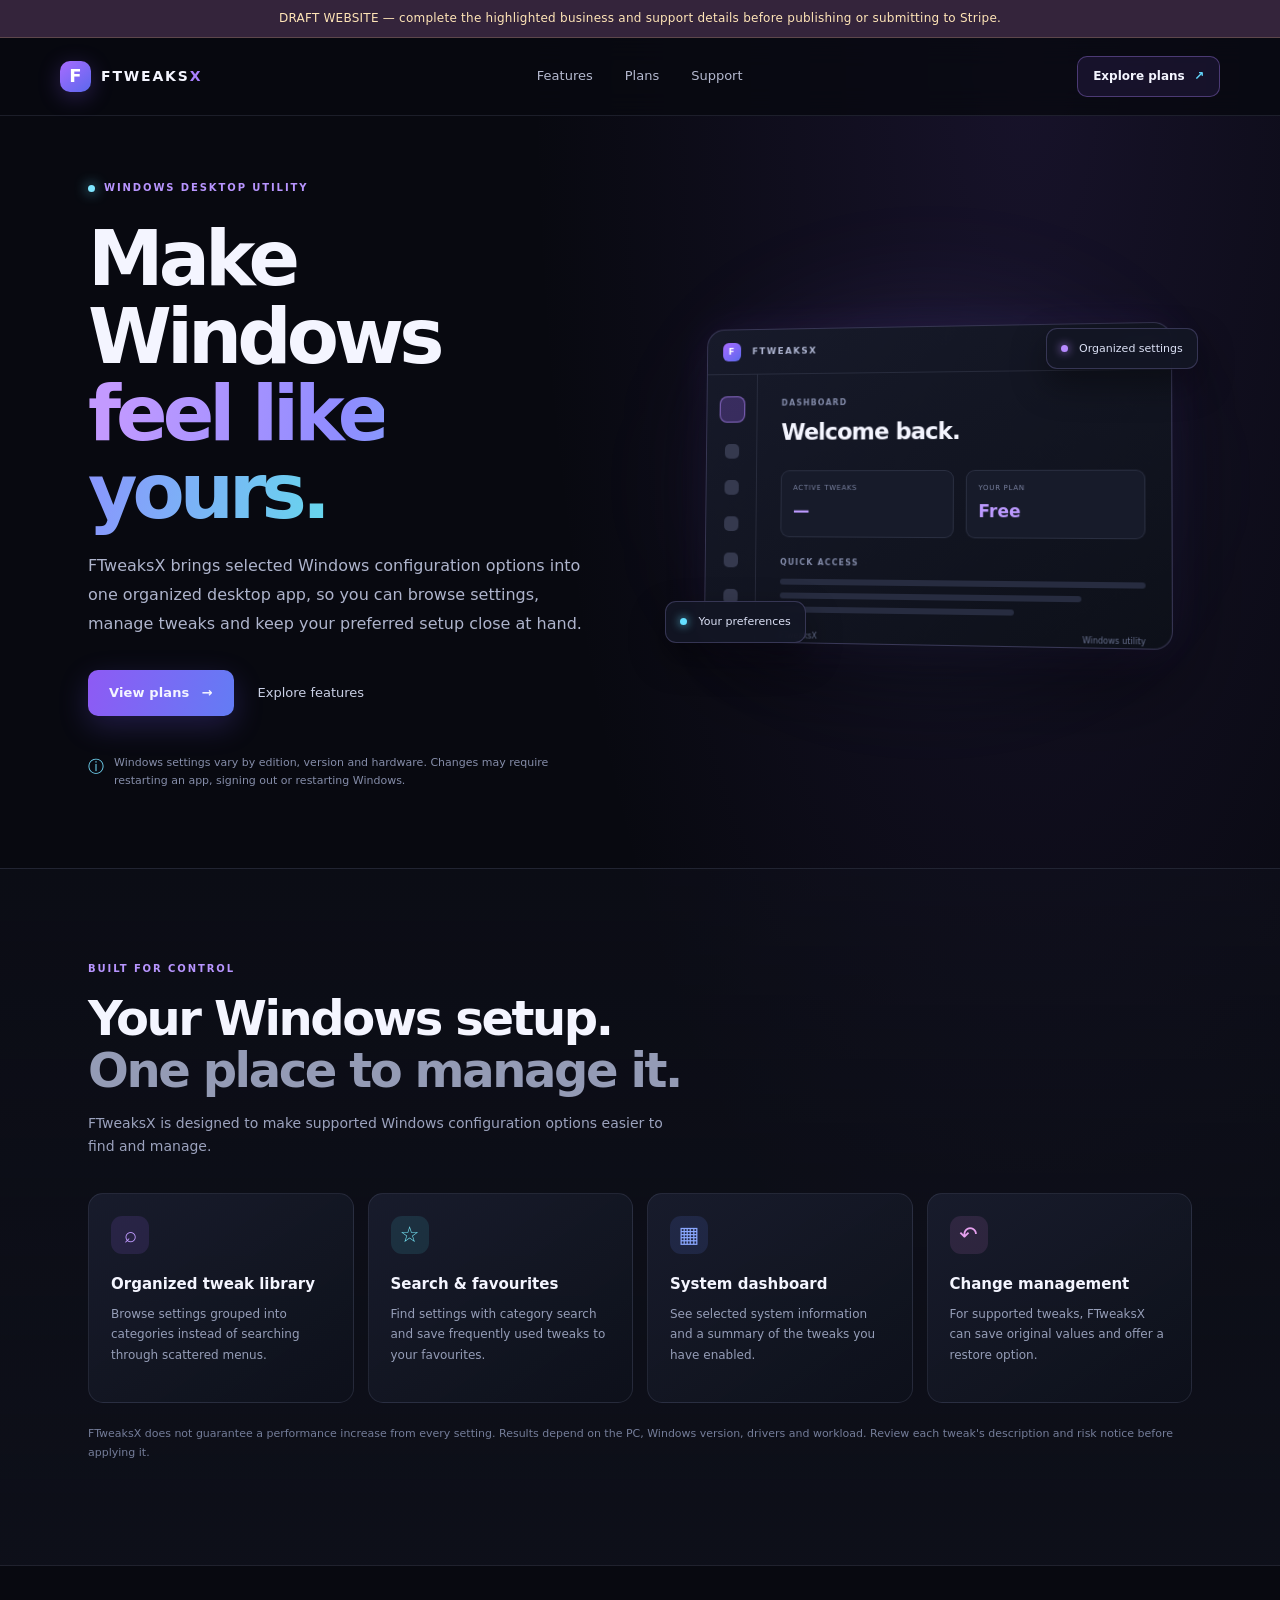
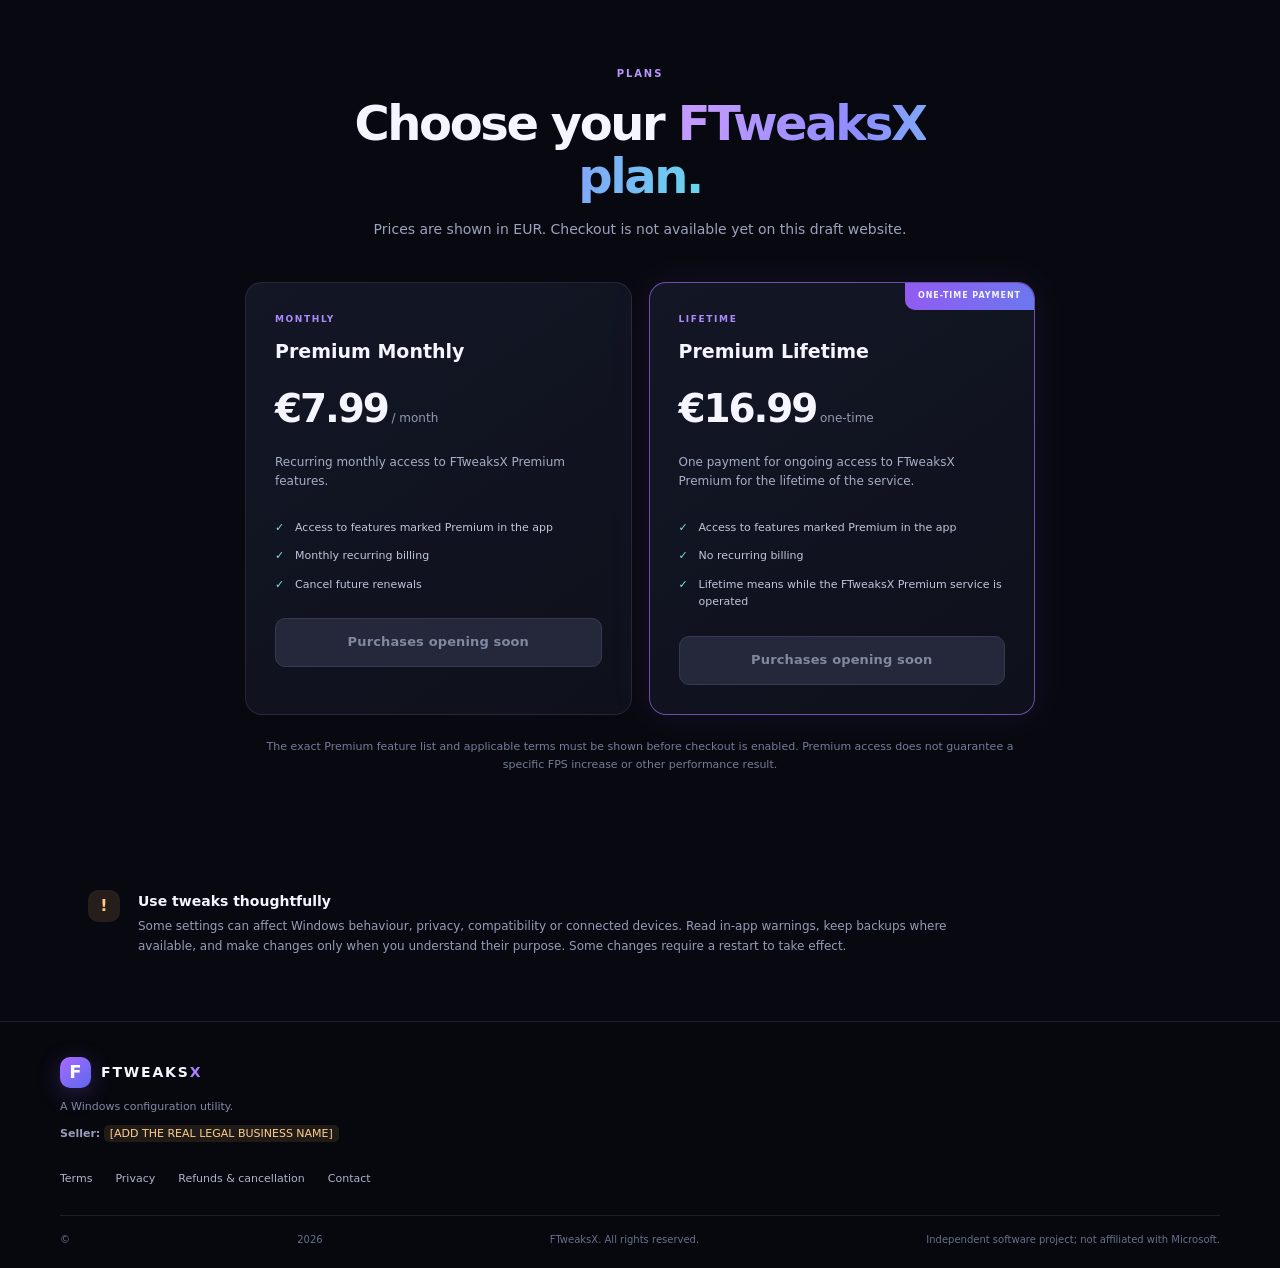
==== index.html @ 68ff527e "Add files via upload" ====
<!doctype html>
<html lang="en">
<head>
  <meta charset="utf-8">
  <meta name="viewport" content="width=device-width, initial-scale=1">
  <meta name="description" content="FTweaksX is a Windows desktop utility for exploring and managing selected Windows settings from one organized interface.">
  <meta name="robots" content="noindex, nofollow">
  <title>FTweaksX — Take control of your Windows setup</title>
  <link rel="stylesheet" href="styles.css">
</head>
<body>
  <div class="draft-banner">DRAFT WEBSITE — complete the highlighted business and support details before publishing or submitting to Stripe.</div>
  <header class="site-header">
    <a class="brand" href="index.html" aria-label="FTweaksX home"><span class="brand-mark">F</span><span>FTWEAKS<span class="brand-x">X</span></span></a>
    <nav aria-label="Main navigation">
      <a href="#features">Features</a><a href="#plans">Plans</a><a href="contact.html">Support</a>
    </nav>
    <a class="header-cta" href="#plans">Explore plans <span>↗</span></a>
  </header>

  <main>
    <section class="hero wrap">
      <div class="hero-copy">
        <div class="eyebrow"><span class="pulse"></span> WINDOWS DESKTOP UTILITY</div>
        <h1>Make Windows<br><span class="gradient-text">feel like yours.</span></h1>
        <p class="hero-lede">FTweaksX brings selected Windows configuration options into one organized desktop app, so you can browse settings, manage tweaks and keep your preferred setup close at hand.</p>
        <div class="hero-actions"><a class="button primary" href="#plans">View plans <span>→</span></a><a class="text-link" href="#features">Explore features</a></div>
        <div class="hero-note"><span class="note-icon">ⓘ</span> Windows settings vary by edition, version and hardware. Changes may require restarting an app, signing out or restarting Windows.</div>
      </div>
      <div class="hero-visual" aria-label="FTweaksX application preview illustration">
        <div class="glow"></div>
        <div class="mock-window">
          <div class="mock-top"><div class="mock-brand"><i>F</i> FTWEAKSX</div><div class="mock-controls"><b></b><b></b><b></b></div></div>
          <div class="mock-body">
            <aside class="mock-side"><div class="mock-side-active"></div><i></i><i></i><i></i><i></i><i></i></aside>
            <div class="mock-content"><div class="mock-kicker">DASHBOARD</div><div class="mock-title">Welcome back.</div><div class="mock-metrics"><div><small>ACTIVE TWEAKS</small><strong>—</strong></div><div><small>YOUR PLAN</small><strong>Free</strong></div></div><div class="mock-label">QUICK ACCESS</div><div class="mock-lines"><span></span><span></span><span></span></div><div class="mock-bottom"><span>FTweaksX</span><span>Windows utility</span></div></div>
          </div>
        </div>
        <div class="float-chip chip-one"><span class="chip-dot violet"></span> Organized settings</div>
        <div class="float-chip chip-two"><span class="chip-dot cyan"></span> Your preferences</div>
      </div>
    </section>

    <section class="feature-section" id="features">
      <div class="wrap">
        <div class="section-heading"><div class="eyebrow">BUILT FOR CONTROL</div><h2>Your Windows setup.<br><span class="muted-gradient">One place to manage it.</span></h2><p>FTweaksX is designed to make supported Windows configuration options easier to find and manage.</p></div>
        <div class="feature-grid">
          <article class="feature-card"><div class="feature-icon violet-icon">⌕</div><h3>Organized tweak library</h3><p>Browse settings grouped into categories instead of searching through scattered menus.</p></article>
          <article class="feature-card"><div class="feature-icon cyan-icon">☆</div><h3>Search & favourites</h3><p>Find settings with category search and save frequently used tweaks to your favourites.</p></article>
          <article class="feature-card"><div class="feature-icon blue-icon">▦</div><h3>System dashboard</h3><p>See selected system information and a summary of the tweaks you have enabled.</p></article>
          <article class="feature-card"><div class="feature-icon pink-icon">↶</div><h3>Change management</h3><p>For supported tweaks, FTweaksX can save original values and offer a restore option.</p></article>
        </div>
        <p class="fine-print">FTweaksX does not guarantee a performance increase from every setting. Results depend on the PC, Windows version, drivers and workload. Review each tweak's description and risk notice before applying it.</p>
      </div>
    </section>

    <section class="plans-section" id="plans">
      <div class="wrap">
        <div class="section-heading centered"><div class="eyebrow">PLANS</div><h2>Choose your <span class="gradient-text">FTweaksX plan.</span></h2><p>Prices are shown in EUR. Checkout is not available yet on this draft website.</p></div>
        <div class="plans-grid">
          <article class="plan-card"><div class="plan-label">MONTHLY</div><h3>Premium Monthly</h3><div class="price">€7.99<span> / month</span></div><p class="plan-desc">Recurring monthly access to FTweaksX Premium features.</p><ul><li>Access to features marked Premium in the app</li><li>Monthly recurring billing</li><li>Cancel future renewals</li></ul><span class="button disabled" aria-disabled="true">Purchases opening soon</span></article>
          <article class="plan-card featured"><div class="popular-tag">ONE-TIME PAYMENT</div><div class="plan-label">LIFETIME</div><h3>Premium Lifetime</h3><div class="price">€16.99<span> one-time</span></div><p class="plan-desc">One payment for ongoing access to FTweaksX Premium for the lifetime of the service.</p><ul><li>Access to features marked Premium in the app</li><li>No recurring billing</li><li>Lifetime means while the FTweaksX Premium service is operated</li></ul><span class="button disabled" aria-disabled="true">Purchases opening soon</span></article>
        </div>
        <p class="plan-disclaimer">The exact Premium feature list and applicable terms must be shown before checkout is enabled. Premium access does not guarantee a specific FPS increase or other performance result.</p>
      </div>
    </section>

    <section class="notice-section wrap"><div class="notice-icon">!</div><div><h3>Use tweaks thoughtfully</h3><p>Some settings can affect Windows behaviour, privacy, compatibility or connected devices. Read in-app warnings, keep backups where available, and make changes only when you understand their purpose. Some changes require a restart to take effect.</p></div></section>
  </main>

  <footer class="site-footer">
    <div class="footer-main"><a class="brand" href="index.html"><span class="brand-mark">F</span><span>FTWEAKS<span class="brand-x">X</span></span></a><p>A Windows configuration utility.</p><div class="footer-entity"><strong>Seller:</strong> <span class="todo">[ADD THE REAL LEGAL BUSINESS NAME]</span></div></div>
    <div class="footer-links"><a href="terms.html">Terms</a><a href="privacy.html">Privacy</a><a href="refunds.html">Refunds & cancellation</a><a href="contact.html">Contact</a></div>
    <div class="footer-bottom">© <span id="year">2026</span> FTweaksX. All rights reserved. <span>Independent software project; not affiliated with Microsoft.</span></div>
  </footer>
  <script>document.getElementById('year').textContent = new Date().getFullYear();</script>
</body>
</html>
---- styles.css ----
:root{color-scheme:dark;--bg:#080910;--panel:#10121d;--panel2:#131625;--line:rgba(167,174,214,.13);--text:#f4f5ff;--muted:#9ba2bd;--violet:#a66cff;--cyan:#63d9ff;--pink:#db78df;--max:1160px}
*{box-sizing:border-box}html{scroll-behavior:smooth}body{margin:0;background:radial-gradient(ellipse at 80% 2%,rgba(102,67,177,.16),transparent 34%),var(--bg);color:var(--text);font-family:Inter,ui-sans-serif,system-ui,-apple-system,"Segoe UI",sans-serif;line-height:1.6}a{color:inherit;text-decoration:none}.draft-banner{background:#34243b;color:#ffe5b7;text-align:center;padding:9px 18px;font-size:12px;letter-spacing:.02em;border-bottom:1px solid rgba(255,210,139,.2)}.site-header{height:78px;display:flex;align-items:center;justify-content:space-between;padding:0 max(28px,calc((100vw - var(--max))/2));border-bottom:1px solid var(--line);background:rgba(8,9,16,.82);backdrop-filter:blur(14px);position:sticky;top:0;z-index:10}.brand{display:flex;align-items:center;gap:10px;font-size:14px;font-weight:850;letter-spacing:.13em}.brand-mark{width:31px;height:31px;border-radius:10px;display:grid;place-items:center;background:linear-gradient(140deg,#a86bff,#5b68ed);box-shadow:0 5px 22px rgba(143,94,255,.27);font-size:18px;letter-spacing:0;color:white}.brand-x{color:#a980ff}.site-header nav{display:flex;gap:32px;color:#b5bad0;font-size:13px}.site-header nav a:hover,.footer-links a:hover{color:white}.header-cta{border:1px solid rgba(174,133,255,.35);background:rgba(145,97,255,.1);padding:10px 15px;border-radius:10px;font-size:12px;font-weight:700}.header-cta span{color:var(--cyan);padding-left:5px}.wrap{max-width:var(--max);margin:0 auto;padding-left:28px;padding-right:28px}.hero{min-height:620px;display:grid;grid-template-columns:1.02fr .98fr;align-items:center;gap:48px;padding-top:64px;padding-bottom:78px}.eyebrow{font-size:10px;font-weight:800;letter-spacing:.19em;color:#b895ff;display:flex;align-items:center;gap:9px}.pulse{width:7px;height:7px;border-radius:50%;background:#7fe6ff;box-shadow:0 0 13px #63d9ff}.hero h1{font-size:clamp(48px,6vw,76px);line-height:1.02;letter-spacing:-.065em;margin:24px 0 22px;font-weight:850}.gradient-text{background:linear-gradient(100deg,#c39aff 5%,#8f8cff 48%,#67d7ed 100%);-webkit-background-clip:text;background-clip:text;color:transparent}.hero-lede{max-width:520px;color:#aeb4cc;font-size:16px;line-height:1.8}.hero-actions{display:flex;align-items:center;gap:24px;margin-top:31px}.button{display:inline-flex;align-items:center;justify-content:center;gap:12px;padding:13px 21px;border-radius:10px;font-size:13px;font-weight:750;letter-spacing:.01em}.button.primary{background:linear-gradient(105deg,#8e5af4,#637cf4);box-shadow:0 10px 30px rgba(112,86,244,.24)}.button.primary:hover{filter:brightness(1.1);transform:translateY(-1px)}.text-link{font-size:13px;color:#cad0e5}.hero-note{margin-top:38px;max-width:500px;display:flex;gap:10px;color:#858da9;font-size:11px;line-height:1.6}.note-icon{color:#73d8f7;font-size:16px}.hero-visual{height:410px;position:relative;display:grid;place-items:center}.glow{position:absolute;width:390px;height:300px;background:linear-gradient(140deg,rgba(159,92,255,.22),rgba(58,201,225,.12));filter:blur(65px);border-radius:50%}.mock-window{position:relative;width:min(100%,470px);height:320px;border-radius:18px;background:linear-gradient(150deg,#171a2a,#0d1019);border:1px solid rgba(183,170,255,.23);box-shadow:0 35px 90px rgba(0,0,0,.5),0 0 45px rgba(133,91,245,.12);overflow:hidden;transform:perspective(1100px) rotateY(-7deg) rotateX(2deg)}.mock-top{height:46px;border-bottom:1px solid var(--line);display:flex;align-items:center;justify-content:space-between;padding:0 16px}.mock-brand{font-size:9px;letter-spacing:.17em;font-weight:850;color:#aeb5d1}.mock-brand i{display:inline-grid;place-items:center;width:19px;height:19px;border-radius:6px;background:linear-gradient(140deg,#a86bff,#5b68ed);font-style:normal;color:white;margin-right:7px}.mock-controls{display:flex;gap:6px}.mock-controls b{width:6px;height:6px;border-radius:50%;background:#4d5369}.mock-controls b:last-child{background:#de6579}.mock-body{display:flex;height:274px}.mock-side{width:53px;border-right:1px solid var(--line);padding:22px 13px;display:flex;align-items:center;flex-direction:column;gap:22px}.mock-side i{width:15px;height:15px;border-radius:5px;background:#35394e}.mock-side-active{width:27px;height:27px;border-radius:8px;background:rgba(158,104,255,.26);border:1px solid rgba(182,139,255,.65)}.mock-content{padding:24px 25px;flex:1}.mock-kicker,.mock-label{font-size:8px;letter-spacing:.16em;color:#8189a7;font-weight:800}.mock-title{font-size:23px;font-weight:800;letter-spacing:-.04em;margin:4px 0 20px}.mock-metrics{display:grid;grid-template-columns:1fr 1fr;gap:12px}.mock-metrics div{background:#171b2a;border:1px solid var(--line);border-radius:9px;padding:12px}.mock-metrics small{display:block;color:#79819f;font-size:7px;letter-spacing:.1em}.mock-metrics strong{display:block;font-size:17px;margin-top:4px;color:#bd9aff}.mock-label{margin-top:20px}.mock-lines{display:grid;gap:8px;margin-top:9px}.mock-lines span{height:6px;border-radius:6px;background:#272c40}.mock-lines span:nth-child(2){width:83%}.mock-lines span:nth-child(3){width:65%}.mock-bottom{display:flex;justify-content:space-between;margin-top:18px;font-size:8px;color:#68718f}.float-chip{position:absolute;background:rgba(19,22,36,.92);border:1px solid rgba(180,167,255,.22);box-shadow:0 15px 35px rgba(0,0,0,.4);border-radius:11px;padding:11px 14px;font-size:11px;color:#dce1f6;backdrop-filter:blur(10px)}.chip-one{top:48px;right:-6px}.chip-two{bottom:47px;left:-10px}.chip-dot{display:inline-block;width:7px;height:7px;border-radius:50%;margin-right:8px}.violet{background:#b78aff;box-shadow:0 0 10px #b78aff}.cyan{background:#64dfff;box-shadow:0 0 10px #64dfff}.feature-section{padding:92px 0;background:linear-gradient(180deg,rgba(17,19,31,.35),rgba(14,16,26,.9));border-top:1px solid var(--line);border-bottom:1px solid var(--line)}.section-heading{max-width:680px;margin-bottom:36px}.section-heading h2{font-size:clamp(34px,4.5vw,48px);line-height:1.1;letter-spacing:-.05em;margin:15px 0}.section-heading p{color:var(--muted);font-size:14px;max-width:580px}.muted-gradient{color:#949bb5}.feature-grid{display:grid;grid-template-columns:repeat(4,1fr);gap:14px}.feature-card{min-height:210px;background:linear-gradient(145deg,rgba(25,29,46,.9),rgba(14,17,27,.94));border:1px solid var(--line);border-radius:15px;padding:22px}.feature-icon{width:38px;height:38px;border-radius:11px;display:grid;place-items:center;font-size:22px;margin-bottom:18px}.violet-icon{color:#c09bff;background:rgba(160,105,255,.13)}.cyan-icon{color:#75e4f4;background:rgba(74,209,227,.12)}.blue-icon{color:#8ba8ff;background:rgba(105,131,255,.13)}.pink-icon{color:#e6a0ee;background:rgba(216,120,223,.12)}.feature-card h3{font-size:15px;margin:0 0 8px}.feature-card p{color:#959db7;font-size:12px;line-height:1.7;margin:0}.fine-print,.plan-disclaimer{color:#747d99;font-size:11px;line-height:1.7;margin-top:22px}.plans-section{padding:100px 0 90px}.centered{text-align:center;margin:0 auto 42px}.centered .eyebrow{justify-content:center}.centered p{margin-left:auto;margin-right:auto}.plans-grid{max-width:790px;margin:0 auto;display:grid;grid-template-columns:1fr 1fr;gap:17px}.plan-card{background:linear-gradient(145deg,#131625,#0e111b);border:1px solid var(--line);border-radius:17px;padding:29px;position:relative;overflow:hidden}.plan-card.featured{border-color:rgba(168,115,255,.62);box-shadow:0 0 40px rgba(134,84,230,.11)}.popular-tag{position:absolute;right:0;top:0;background:linear-gradient(100deg,#925bf1,#6c77ef);padding:7px 13px;border-radius:0 0 0 10px;font-size:8px;letter-spacing:.12em;font-weight:850}.plan-label{font-size:9px;color:#ac8aff;font-weight:850;letter-spacing:.18em}.plan-card h3{font-size:19px;margin:9px 0 12px}.price{font-size:39px;letter-spacing:-.055em;font-weight:850}.price span{font-size:12px;letter-spacing:0;color:#929ab5;font-weight:500}.plan-desc{min-height:47px;color:#a6aec8;font-size:12px;line-height:1.6}.plan-card ul{list-style:none;margin:19px 0 25px;padding:0;display:grid;gap:11px}.plan-card li{font-size:11px;color:#c0c6da;padding-left:20px;position:relative}.plan-card li:before{content:'✓';position:absolute;left:0;color:#7ee2e8;font-weight:800}.button.disabled{width:100%;background:#24283a;color:#8088a2;border:1px solid #343a51;cursor:not-allowed}.plan-disclaimer{text-align:center;max-width:770px;margin:23px auto 0}.notice-section{display:flex;gap:18px;align-items:flex-start;padding-top:25px;padding-bottom:65px}.notice-icon{flex:0 0 32px;width:32px;height:32px;border-radius:10px;background:rgba(255,191,99,.12);color:#ffca83;display:grid;place-items:center;font-weight:900}.notice-section h3{font-size:14px;margin:0 0 5px}.notice-section p{color:#959db6;font-size:12px;margin:0;max-width:850px}.site-footer{border-top:1px solid var(--line);padding:35px max(28px,calc((100vw - var(--max))/2)) 20px;background:#07080e}.footer-main p{font-size:11px;color:#8189a5;margin:10px 0}.footer-entity{font-size:11px;color:#98a0ba}.todo{color:#ffcf8e;background:rgba(255,190,91,.1);padding:2px 6px;border-radius:5px}.footer-links{display:flex;gap:23px;flex-wrap:wrap;margin:27px 0;color:#aeb5ca;font-size:11px}.footer-bottom{border-top:1px solid var(--line);padding-top:16px;color:#68718b;font-size:10px;display:flex;justify-content:space-between;gap:20px;flex-wrap:wrap}
/* legal/support pages */
.legal-wrap{max-width:850px;margin:0 auto;padding:76px 28px 90px}.back-link{color:#9fa8c2;font-size:12px}.legal-wrap h1{font-size:42px;letter-spacing:-.05em;line-height:1.1;margin:24px 0 10px}.legal-intro{font-size:14px;color:#aab1c8;margin-bottom:32px}.legal-card{background:#111522;border:1px solid var(--line);border-radius:14px;padding:25px;margin:18px 0}.legal-wrap h2{font-size:18px;margin:28px 0 8px}.legal-wrap p,.legal-wrap li{font-size:13px;line-height:1.8;color:#aab1c8}.legal-wrap a.inline{color:#b897ff;text-decoration:underline}.legal-wrap .todo{overflow-wrap:anywhere}.todo-box{border:1px solid rgba(255,190,91,.35);background:rgba(255,190,91,.08);border-radius:12px;padding:16px;color:#f5d7a6;font-size:12px;line-height:1.7}.contact-list{display:grid;gap:12px}.contact-row{padding:15px 17px;border-radius:10px;background:#171b2a;border:1px solid var(--line);font-size:13px}.contact-row strong{display:block;color:#f3f3ff;margin-bottom:4px}.contact-row span{color:#ffd08c}
@media(max-width:900px){.hero{grid-template-columns:1fr;gap:10px;padding-top:68px}.hero-visual{height:370px}.feature-grid{grid-template-columns:repeat(2,1fr)}.site-header nav{gap:16px}}
@media(max-width:600px){.site-header{height:66px;padding:0 17px}.site-header nav{display:none}.header-cta{padding:9px 11px}.wrap{padding-left:19px;padding-right:19px}.hero{padding-top:58px}.hero h1{font-size:54px}.hero-visual{height:310px}.mock-window{height:280px}.mock-body{height:234px}.chip-one{right:0;top:20px}.chip-two{left:0;bottom:15px}.feature-grid,.plans-grid{grid-template-columns:1fr}.feature-section,.plans-section{padding:70px 0}.plan-card{padding:23px}.site-footer{padding-left:20px;padding-right:20px}.legal-wrap{padding:54px 20px 70px}.legal-wrap h1{font-size:35px}}
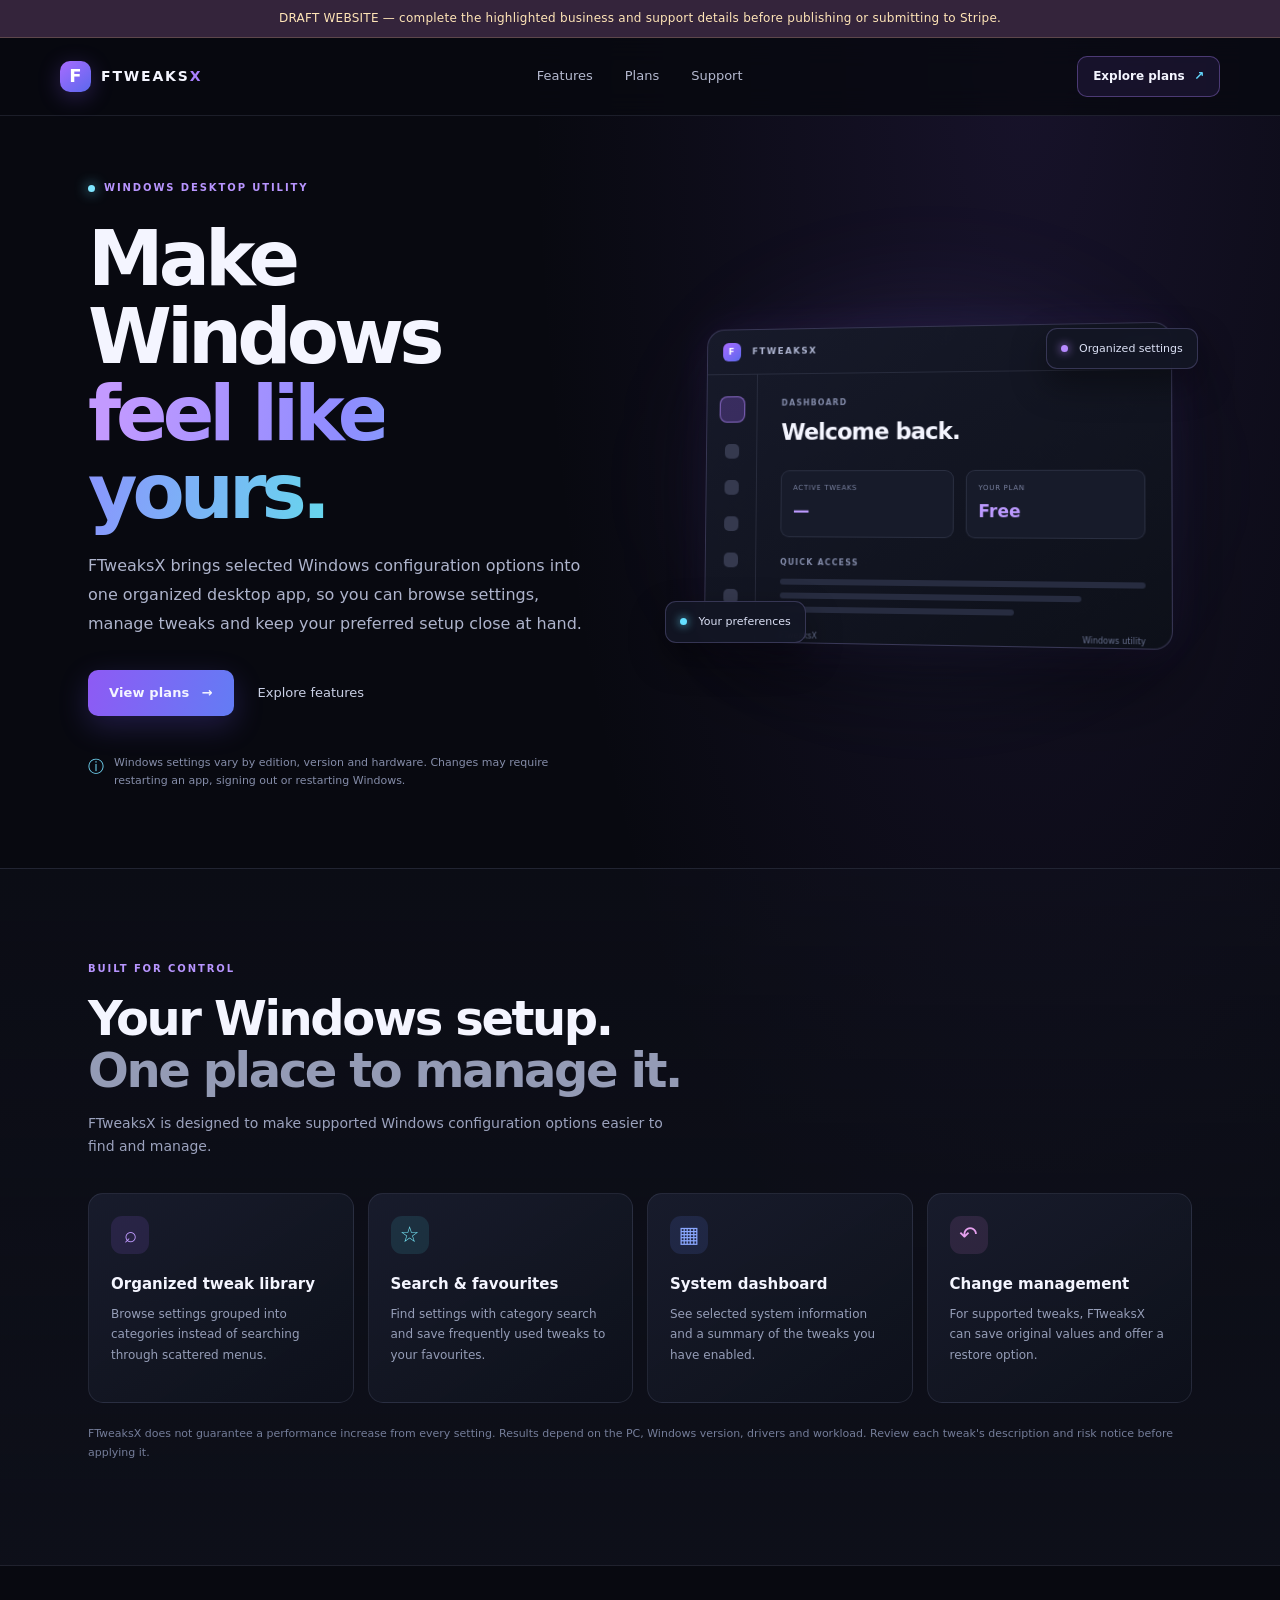
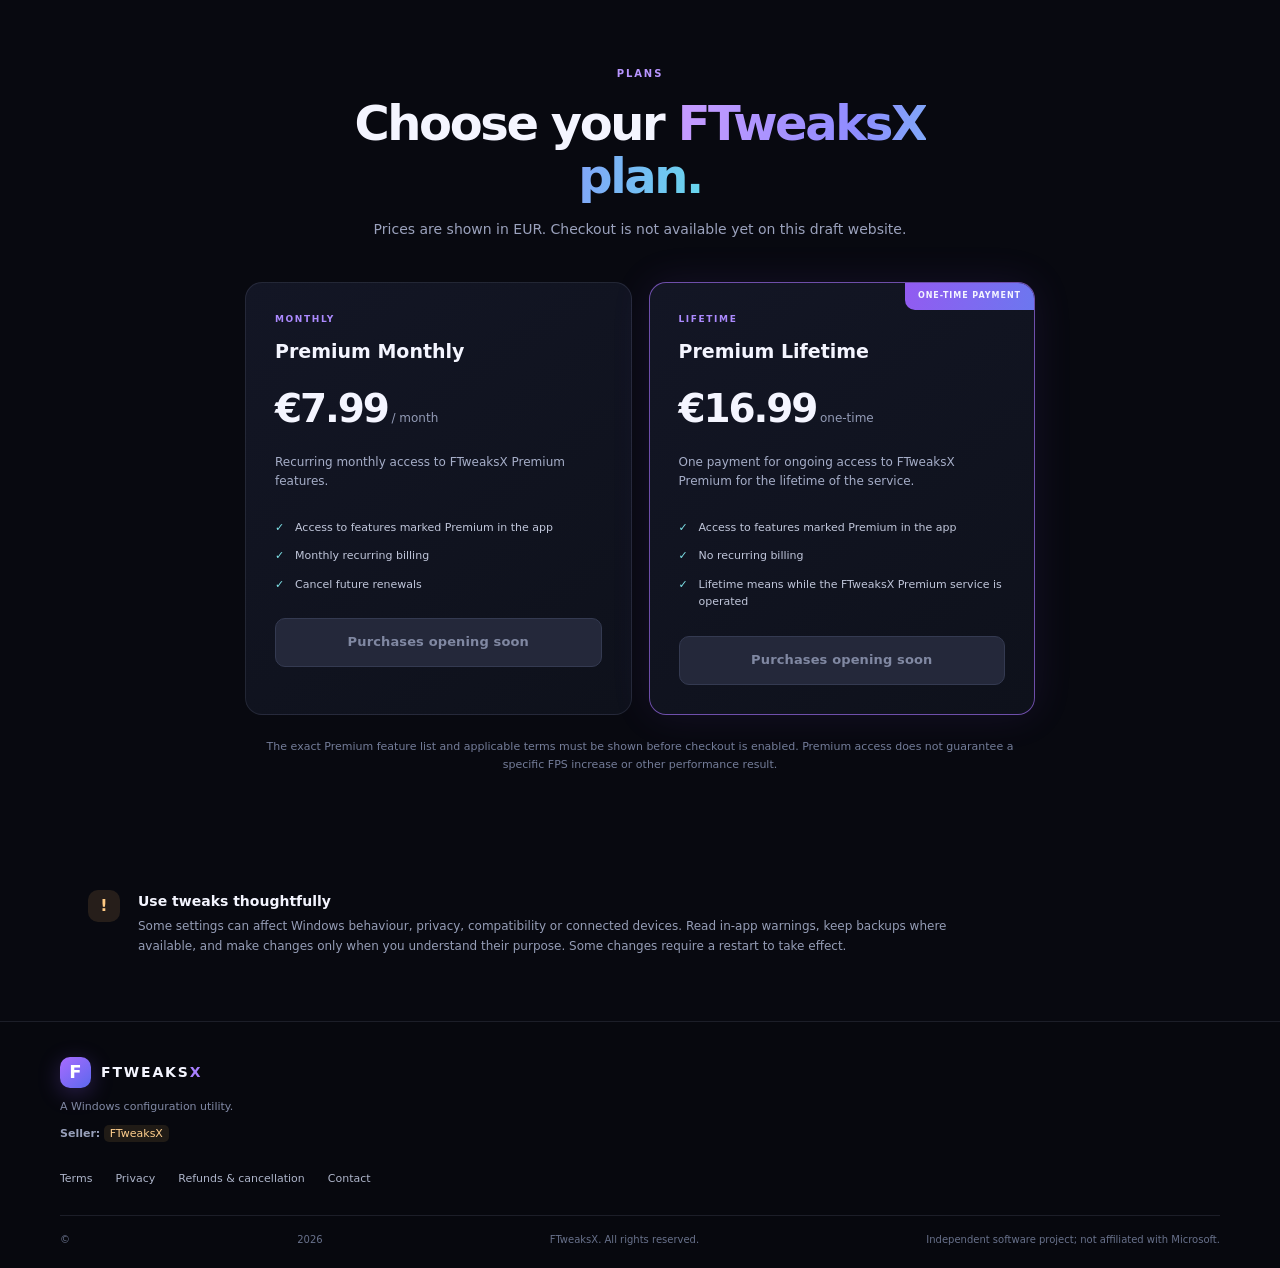
==== commit 470e1376: "index.html" ====
--- a/index.html
+++ b/index.html
@@ -69,7 +69,7 @@
   </main>
 
   <footer class="site-footer">
-    <div class="footer-main"><a class="brand" href="index.html"><span class="brand-mark">F</span><span>FTWEAKS<span class="brand-x">X</span></span></a><p>A Windows configuration utility.</p><div class="footer-entity"><strong>Seller:</strong> <span class="todo">[ADD THE REAL LEGAL BUSINESS NAME]</span></div></div>
+    <div class="footer-main"><a class="brand" href="index.html"><span class="brand-mark">F</span><span>FTWEAKS<span class="brand-x">X</span></span></a><p>A Windows configuration utility.</p><div class="footer-entity"><strong>Seller:</strong> <span class="todo">FTweaksX</span></div></div>
     <div class="footer-links"><a href="terms.html">Terms</a><a href="privacy.html">Privacy</a><a href="refunds.html">Refunds & cancellation</a><a href="contact.html">Contact</a></div>
     <div class="footer-bottom">© <span id="year">2026</span> FTweaksX. All rights reserved. <span>Independent software project; not affiliated with Microsoft.</span></div>
   </footer>
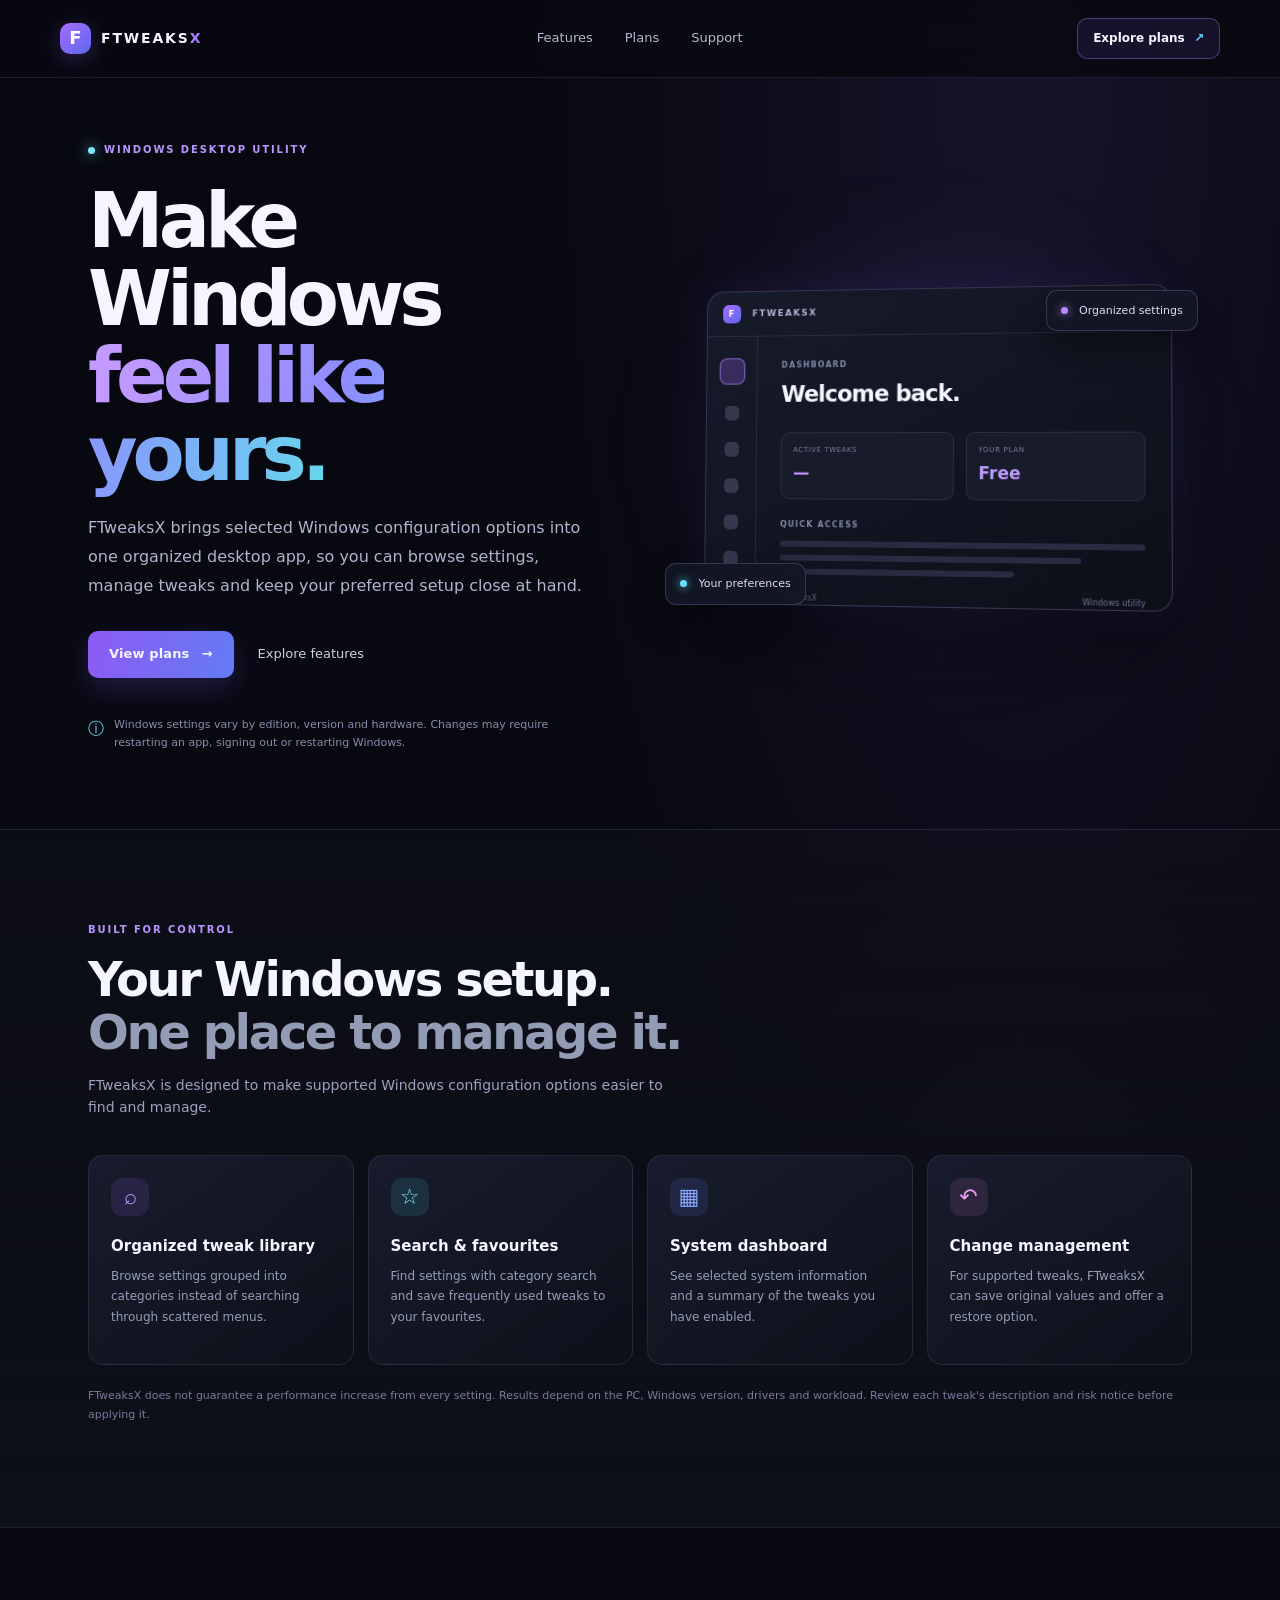
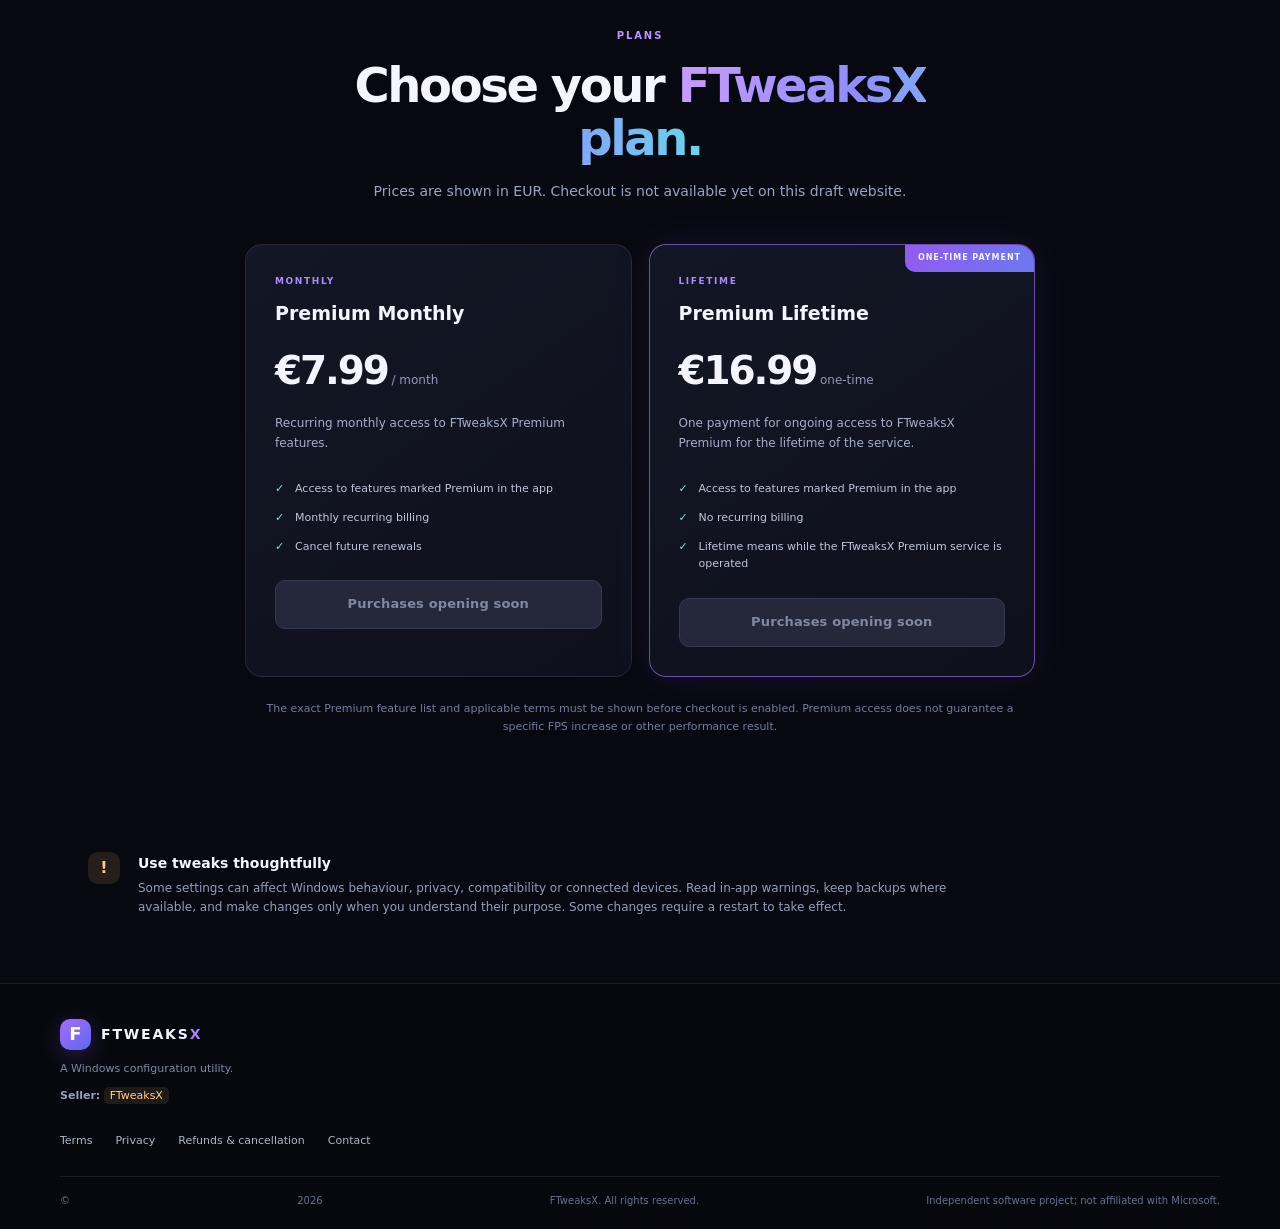
==== commit 2a6b4b29: "index.html" ====
--- a/index.html
+++ b/index.html
@@ -9,7 +9,7 @@
   <link rel="stylesheet" href="styles.css">
 </head>
 <body>
-  <div class="draft-banner">DRAFT WEBSITE — complete the highlighted business and support details before publishing or submitting to Stripe.</div>
+  
   <header class="site-header">
     <a class="brand" href="index.html" aria-label="FTweaksX home"><span class="brand-mark">F</span><span>FTWEAKS<span class="brand-x">X</span></span></a>
     <nav aria-label="Main navigation">
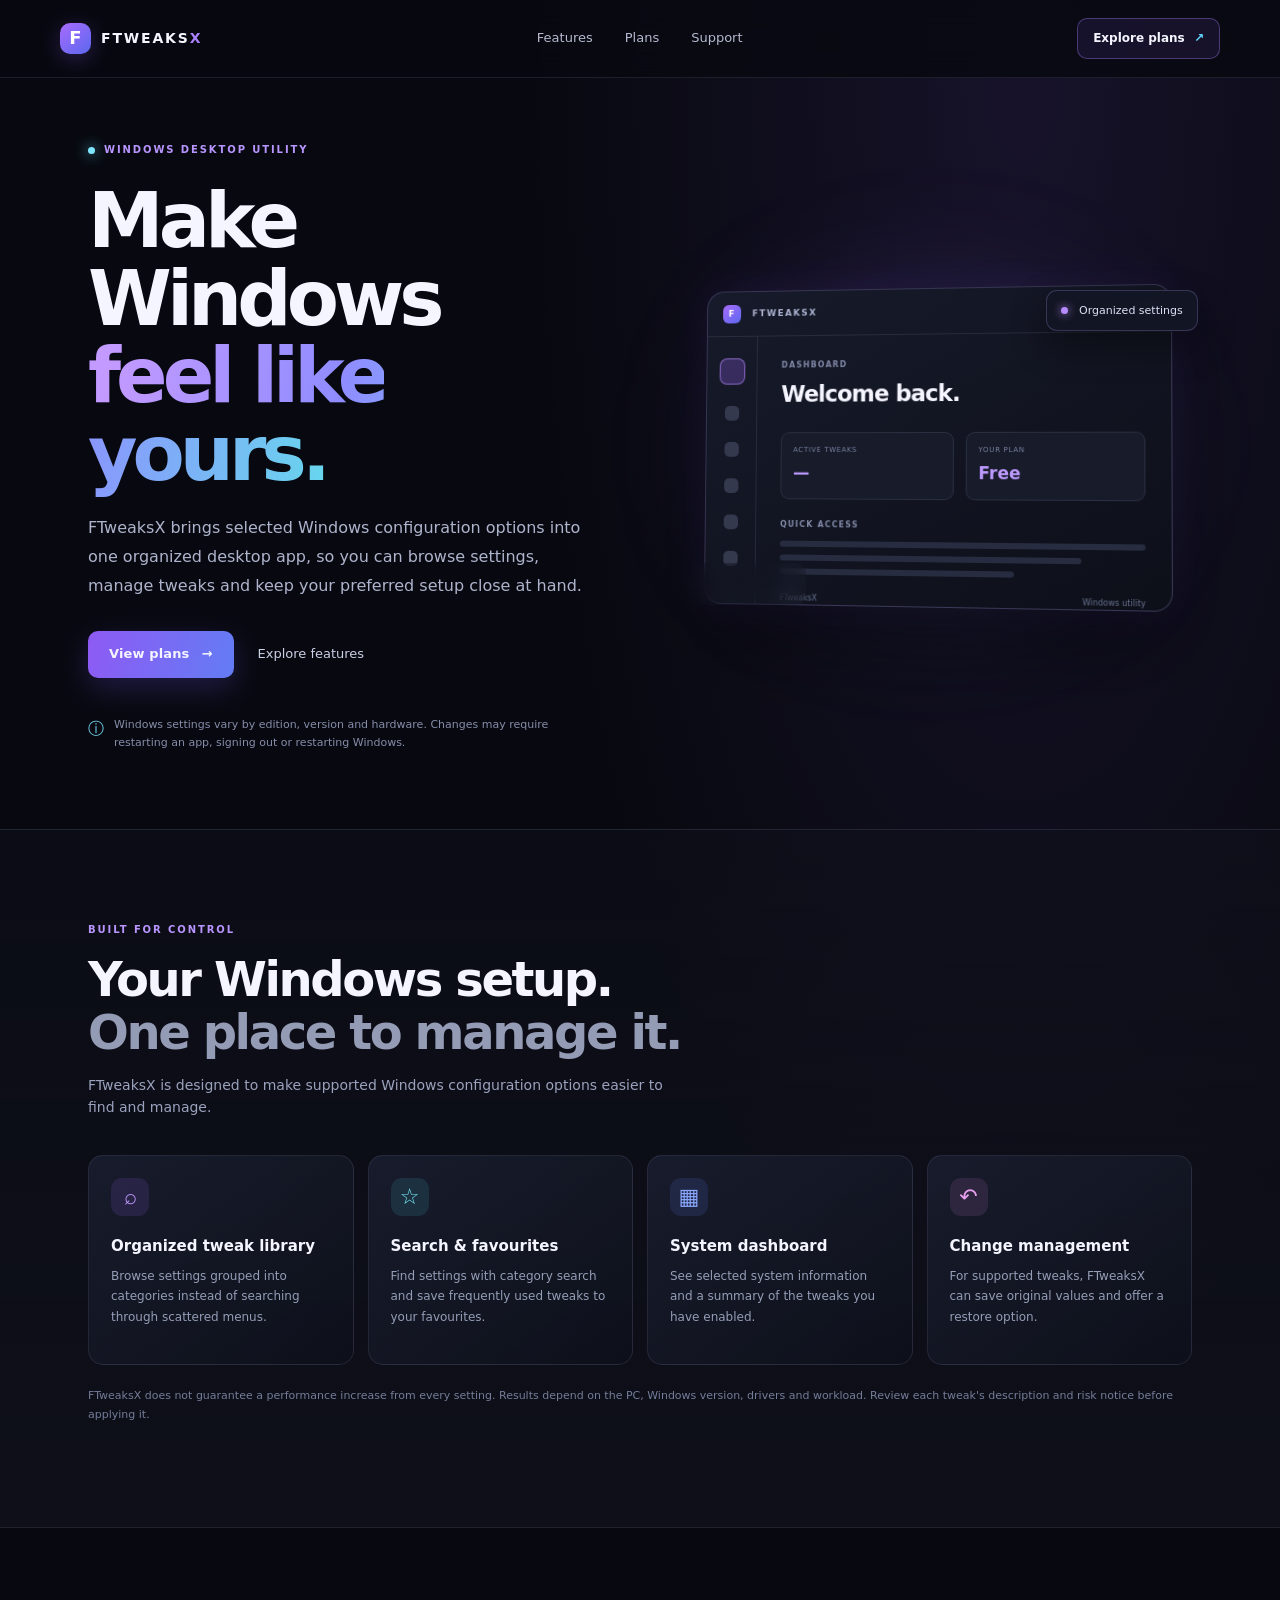
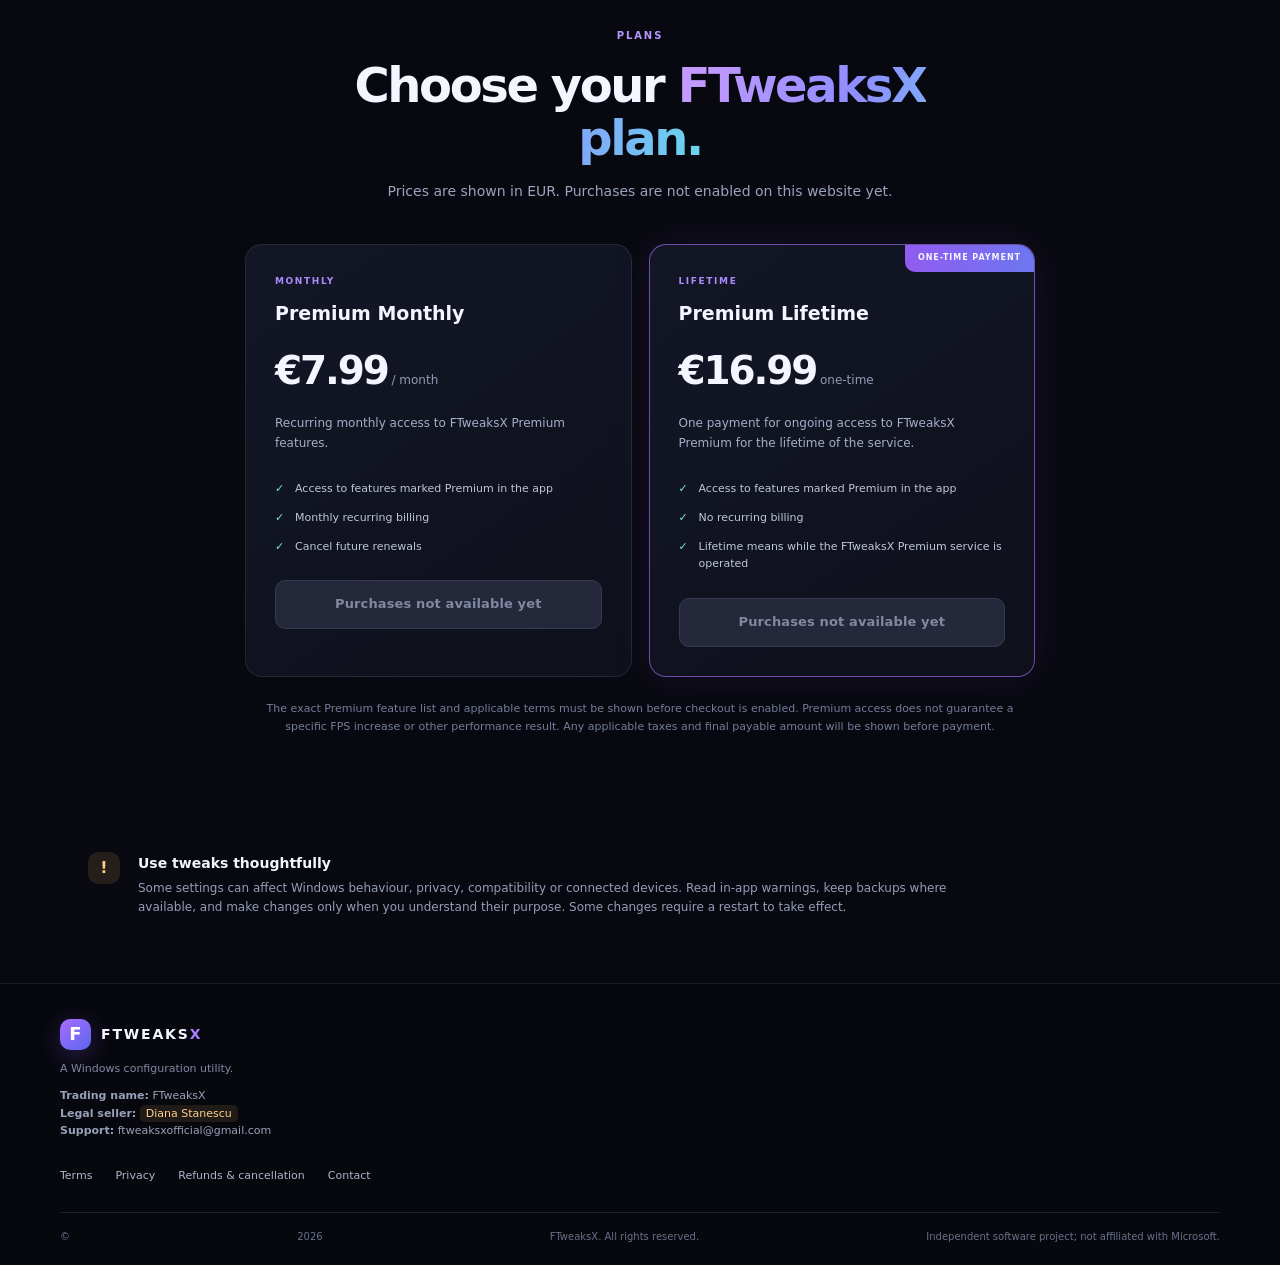
==== commit fee1e831: "index.html" ====
--- a/index.html
+++ b/index.html
@@ -9,70 +9,59 @@
   <link rel="stylesheet" href="styles.css">
 </head>
 <body>
-  
-  <header class="site-header">
-    <a class="brand" href="index.html" aria-label="FTweaksX home"><span class="brand-mark">F</span><span>FTWEAKS<span class="brand-x">X</span></span></a>
-    <nav aria-label="Main navigation">
-      <a href="#features">Features</a><a href="#plans">Plans</a><a href="contact.html">Support</a>
-    </nav>
-    <a class="header-cta" href="#plans">Explore plans <span>↗</span></a>
-  </header>
-
-  <main>
-    <section class="hero wrap">
-      <div class="hero-copy">
-        <div class="eyebrow"><span class="pulse"></span> WINDOWS DESKTOP UTILITY</div>
-        <h1>Make Windows<br><span class="gradient-text">feel like yours.</span></h1>
-        <p class="hero-lede">FTweaksX brings selected Windows configuration options into one organized desktop app, so you can browse settings, manage tweaks and keep your preferred setup close at hand.</p>
-        <div class="hero-actions"><a class="button primary" href="#plans">View plans <span>→</span></a><a class="text-link" href="#features">Explore features</a></div>
-        <div class="hero-note"><span class="note-icon">ⓘ</span> Windows settings vary by edition, version and hardware. Changes may require restarting an app, signing out or restarting Windows.</div>
+<header class="site-header">
+  <a class="brand" href="index.html" aria-label="FTweaksX home"><span class="brand-mark">F</span><span>FTWEAKS<span class="brand-x">X</span></span></a>
+  <nav aria-label="Main navigation"><a href="index.html#features">Features</a><a href="index.html#plans">Plans</a><a href="contact.html">Support</a></nav>
+  <a class="header-cta" href="index.html#plans">Explore plans <span>↗</span></a>
+</header>
+<main>
+  <section class="hero wrap">
+    <div class="hero-copy">
+      <div class="eyebrow"><span class="pulse"></span> WINDOWS DESKTOP UTILITY</div>
+      <h1>Make Windows<br><span class="gradient-text">feel like yours.</span></h1>
+      <p class="hero-lede">FTweaksX brings selected Windows configuration options into one organized desktop app, so you can browse settings, manage tweaks and keep your preferred setup close at hand.</p>
+      <div class="hero-actions"><a class="button primary" href="#plans">View plans <span>→</span></a><a class="text-link" href="#features">Explore features</a></div>
+      <div class="hero-note"><span class="note-icon">ⓘ</span> Windows settings vary by edition, version and hardware. Changes may require restarting an app, signing out or restarting Windows.</div>
+    </div>
+    <div class="hero-visual" aria-label="FTweaksX application preview illustration">
+      <div class="glow"></div>
+      <div class="mock-window">
+        <div class="mock-top"><div class="mock-brand"><i>F</i> FTWEAKSX</div><div class="mock-controls"><b></b><b></b><b></b></div></div>
+        <div class="mock-body"><aside class="mock-side"><div class="mock-side-active"></div><i></i><i></i><i></i><i></i><i></i></aside><div class="mock-content"><div class="mock-kicker">DASHBOARD</div><div class="mock-title">Welcome back.</div><div class="mock-metrics"><div><small>ACTIVE TWEAKS</small><strong>—</strong></div><div><small>YOUR PLAN</small><strong>Free</strong></div></div><div class="mock-label">QUICK ACCESS</div><div class="mock-lines"><span></span><span></span><span></span></div><div class="mock-bottom"><span>FTweaksX</span><span>Windows utility</span></div></div></div>
       </div>
-      <div class="hero-visual" aria-label="FTweaksX application preview illustration">
-        <div class="glow"></div>
-        <div class="mock-window">
-          <div class="mock-top"><div class="mock-brand"><i>F</i> FTWEAKSX</div><div class="mock-controls"><b></b><b></b><b></b></div></div>
-          <div class="mock-body">
-            <aside class="mock-side"><div class="mock-side-active"></div><i></i><i></i><i></i><i></i><i></i></aside>
-            <div class="mock-content"><div class="mock-kicker">DASHBOARD</div><div class="mock-title">Welcome back.</div><div class="mock-metrics"><div><small>ACTIVE TWEAKS</small><strong>—</strong></div><div><small>YOUR PLAN</small><strong>Free</strong></div></div><div class="mock-label">QUICK ACCESS</div><div class="mock-lines"><span></span><span></span><span></span></div><div class="mock-bottom"><span>FTweaksX</span><span>Windows utility</span></div></div>
-          </div>
-        </div>
-        <div class="float-chip chip-one"><span class="chip-dot violet"></span> Organized settings</div>
-        <div class="float-chip chip-two"><span class="chip-dot cyan"></span> Your preferences</div>
-      </div>
-    </section>
-
-    <section class="feature-section" id="features">
-      <div class="wrap">
-        <div class="section-heading"><div class="eyebrow">BUILT FOR CONTROL</div><h2>Your Windows setup.<br><span class="muted-gradient">One place to manage it.</span></h2><p>FTweaksX is designed to make supported Windows configuration options easier to find and manage.</p></div>
-        <div class="feature-grid">
-          <article class="feature-card"><div class="feature-icon violet-icon">⌕</div><h3>Organized tweak library</h3><p>Browse settings grouped into categories instead of searching through scattered menus.</p></article>
-          <article class="feature-card"><div class="feature-icon cyan-icon">☆</div><h3>Search & favourites</h3><p>Find settings with category search and save frequently used tweaks to your favourites.</p></article>
-          <article class="feature-card"><div class="feature-icon blue-icon">▦</div><h3>System dashboard</h3><p>See selected system information and a summary of the tweaks you have enabled.</p></article>
-          <article class="feature-card"><div class="feature-icon pink-icon">↶</div><h3>Change management</h3><p>For supported tweaks, FTweaksX can save original values and offer a restore option.</p></article>
-        </div>
-        <p class="fine-print">FTweaksX does not guarantee a performance increase from every setting. Results depend on the PC, Windows version, drivers and workload. Review each tweak's description and risk notice before applying it.</p>
-      </div>
-    </section>
-
-    <section class="plans-section" id="plans">
-      <div class="wrap">
-        <div class="section-heading centered"><div class="eyebrow">PLANS</div><h2>Choose your <span class="gradient-text">FTweaksX plan.</span></h2><p>Prices are shown in EUR. Checkout is not available yet on this draft website.</p></div>
-        <div class="plans-grid">
-          <article class="plan-card"><div class="plan-label">MONTHLY</div><h3>Premium Monthly</h3><div class="price">€7.99<span> / month</span></div><p class="plan-desc">Recurring monthly access to FTweaksX Premium features.</p><ul><li>Access to features marked Premium in the app</li><li>Monthly recurring billing</li><li>Cancel future renewals</li></ul><span class="button disabled" aria-disabled="true">Purchases opening soon</span></article>
-          <article class="plan-card featured"><div class="popular-tag">ONE-TIME PAYMENT</div><div class="plan-label">LIFETIME</div><h3>Premium Lifetime</h3><div class="price">€16.99<span> one-time</span></div><p class="plan-desc">One payment for ongoing access to FTweaksX Premium for the lifetime of the service.</p><ul><li>Access to features marked Premium in the app</li><li>No recurring billing</li><li>Lifetime means while the FTweaksX Premium service is operated</li></ul><span class="button disabled" aria-disabled="true">Purchases opening soon</span></article>
-        </div>
-        <p class="plan-disclaimer">The exact Premium feature list and applicable terms must be shown before checkout is enabled. Premium access does not guarantee a specific FPS increase or other performance result.</p>
-      </div>
-    </section>
-
-    <section class="notice-section wrap"><div class="notice-icon">!</div><div><h3>Use tweaks thoughtfully</h3><p>Some settings can affect Windows behaviour, privacy, compatibility or connected devices. Read in-app warnings, keep backups where available, and make changes only when you understand their purpose. Some changes require a restart to take effect.</p></div></section>
-  </main>
-
-  <footer class="site-footer">
-    <div class="footer-main"><a class="brand" href="index.html"><span class="brand-mark">F</span><span>FTWEAKS<span class="brand-x">X</span></span></a><p>A Windows configuration utility.</p><div class="footer-entity"><strong>Seller:</strong> <span class="todo">FTweaksX</span></div></div>
-    <div class="footer-links"><a href="terms.html">Terms</a><a href="privacy.html">Privacy</a><a href="refunds.html">Refunds & cancellation</a><a href="contact.html">Contact</a></div>
-    <div class="footer-bottom">© <span id="year">2026</span> FTweaksX. All rights reserved. <span>Independent software project; not affiliated with Microsoft.</span></div>
-  </footer>
-  <script>document.getElementById('year').textContent = new Date().getFullYear();</script>
-</body>
-</html>
+      <div class="float-chip chip-one"><span class="chip-dot violet"></span> Organized settings</div><div class="float-chip chip-two"><span class="chip-dot cyan"></span> Your preferences</div>
+    </div>
+  </section>
+  <section class="feature-section" id="features"><div class="wrap">
+    <div class="section-heading"><div class="eyebrow">BUILT FOR CONTROL</div><h2>Your Windows setup.<br><span class="muted-gradient">One place to manage it.</span></h2><p>FTweaksX is designed to make supported Windows configuration options easier to find and manage.</p></div>
+    <div class="feature-grid">
+      <article class="feature-card"><div class="feature-icon violet-icon">⌕</div><h3>Organized tweak library</h3><p>Browse settings grouped into categories instead of searching through scattered menus.</p></article>
+      <article class="feature-card"><div class="feature-icon cyan-icon">☆</div><h3>Search &amp; favourites</h3><p>Find settings with category search and save frequently used tweaks to your favourites.</p></article>
+      <article class="feature-card"><div class="feature-icon blue-icon">▦</div><h3>System dashboard</h3><p>See selected system information and a summary of the tweaks you have enabled.</p></article>
+      <article class="feature-card"><div class="feature-icon pink-icon">↶</div><h3>Change management</h3><p>For supported tweaks, FTweaksX can save original values and offer a restore option.</p></article>
+    </div>
+    <p class="fine-print">FTweaksX does not guarantee a performance increase from every setting. Results depend on the PC, Windows version, drivers and workload. Review each tweak's description and risk notice before applying it.</p>
+  </div></section>
+  <section class="plans-section" id="plans"><div class="wrap">
+    <div class="section-heading centered"><div class="eyebrow">PLANS</div><h2>Choose your <span class="gradient-text">FTweaksX plan.</span></h2><p>Prices are shown in EUR. Purchases are not enabled on this website yet.</p></div>
+    <div class="plans-grid">
+      <article class="plan-card"><div class="plan-label">MONTHLY</div><h3>Premium Monthly</h3><div class="price">€7.99<span> / month</span></div><p class="plan-desc">Recurring monthly access to FTweaksX Premium features.</p><ul><li>Access to features marked Premium in the app</li><li>Monthly recurring billing</li><li>Cancel future renewals</li></ul><span class="button disabled" aria-disabled="true">Purchases not available yet</span></article>
+      <article class="plan-card featured"><div class="popular-tag">ONE-TIME PAYMENT</div><div class="plan-label">LIFETIME</div><h3>Premium Lifetime</h3><div class="price">€16.99<span> one-time</span></div><p class="plan-desc">One payment for ongoing access to FTweaksX Premium for the lifetime of the service.</p><ul><li>Access to features marked Premium in the app</li><li>No recurring billing</li><li>Lifetime means while the FTweaksX Premium service is operated</li></ul><span class="button disabled" aria-disabled="true">Purchases not available yet</span></article>
+    </div>
+    <p class="plan-disclaimer">The exact Premium feature list and applicable terms must be shown before checkout is enabled. Premium access does not guarantee a specific FPS increase or other performance result. Any applicable taxes and final payable amount will be shown before payment.</p>
+  </div></section>
+  <section class="notice-section wrap"><div class="notice-icon">!</div><div><h3>Use tweaks thoughtfully</h3><p>Some settings can affect Windows behaviour, privacy, compatibility or connected devices. Read in-app warnings, keep backups where available, and make changes only when you understand their purpose. Some changes require a restart to take effect.</p></div></section>
+</main>
+<footer class="site-footer">
+  <div class="footer-main">
+    <a class="brand" href="index.html"><span class="brand-mark">F</span><span>FTWEAKS<span class="brand-x">X</span></span></a>
+    <p>A Windows configuration utility.</p>
+    <div class="footer-entity"><strong>Trading name:</strong> FTweaksX</div>
+    <div class="footer-entity"><strong>Legal seller:</strong> <span class="todo">Diana Stanescu</span></div>
+    <div class="footer-entity"><strong>Support:</strong> <a class="inline" href="mailto:ftweaksxofficial@gmail.com">ftweaksxofficial@gmail.com</a></div>
+  </div>
+  <div class="footer-links"><a href="terms.html">Terms</a><a href="privacy.html">Privacy</a><a href="refunds.html">Refunds &amp; cancellation</a><a href="contact.html">Contact</a></div>
+  <div class="footer-bottom">© <span id="year">2026</span> FTweaksX. All rights reserved. <span>Independent software project; not affiliated with Microsoft.</span></div>
+</footer>
+<script>document.getElementById('year').textContent = new Date().getFullYear();</script>
+</body></html>
